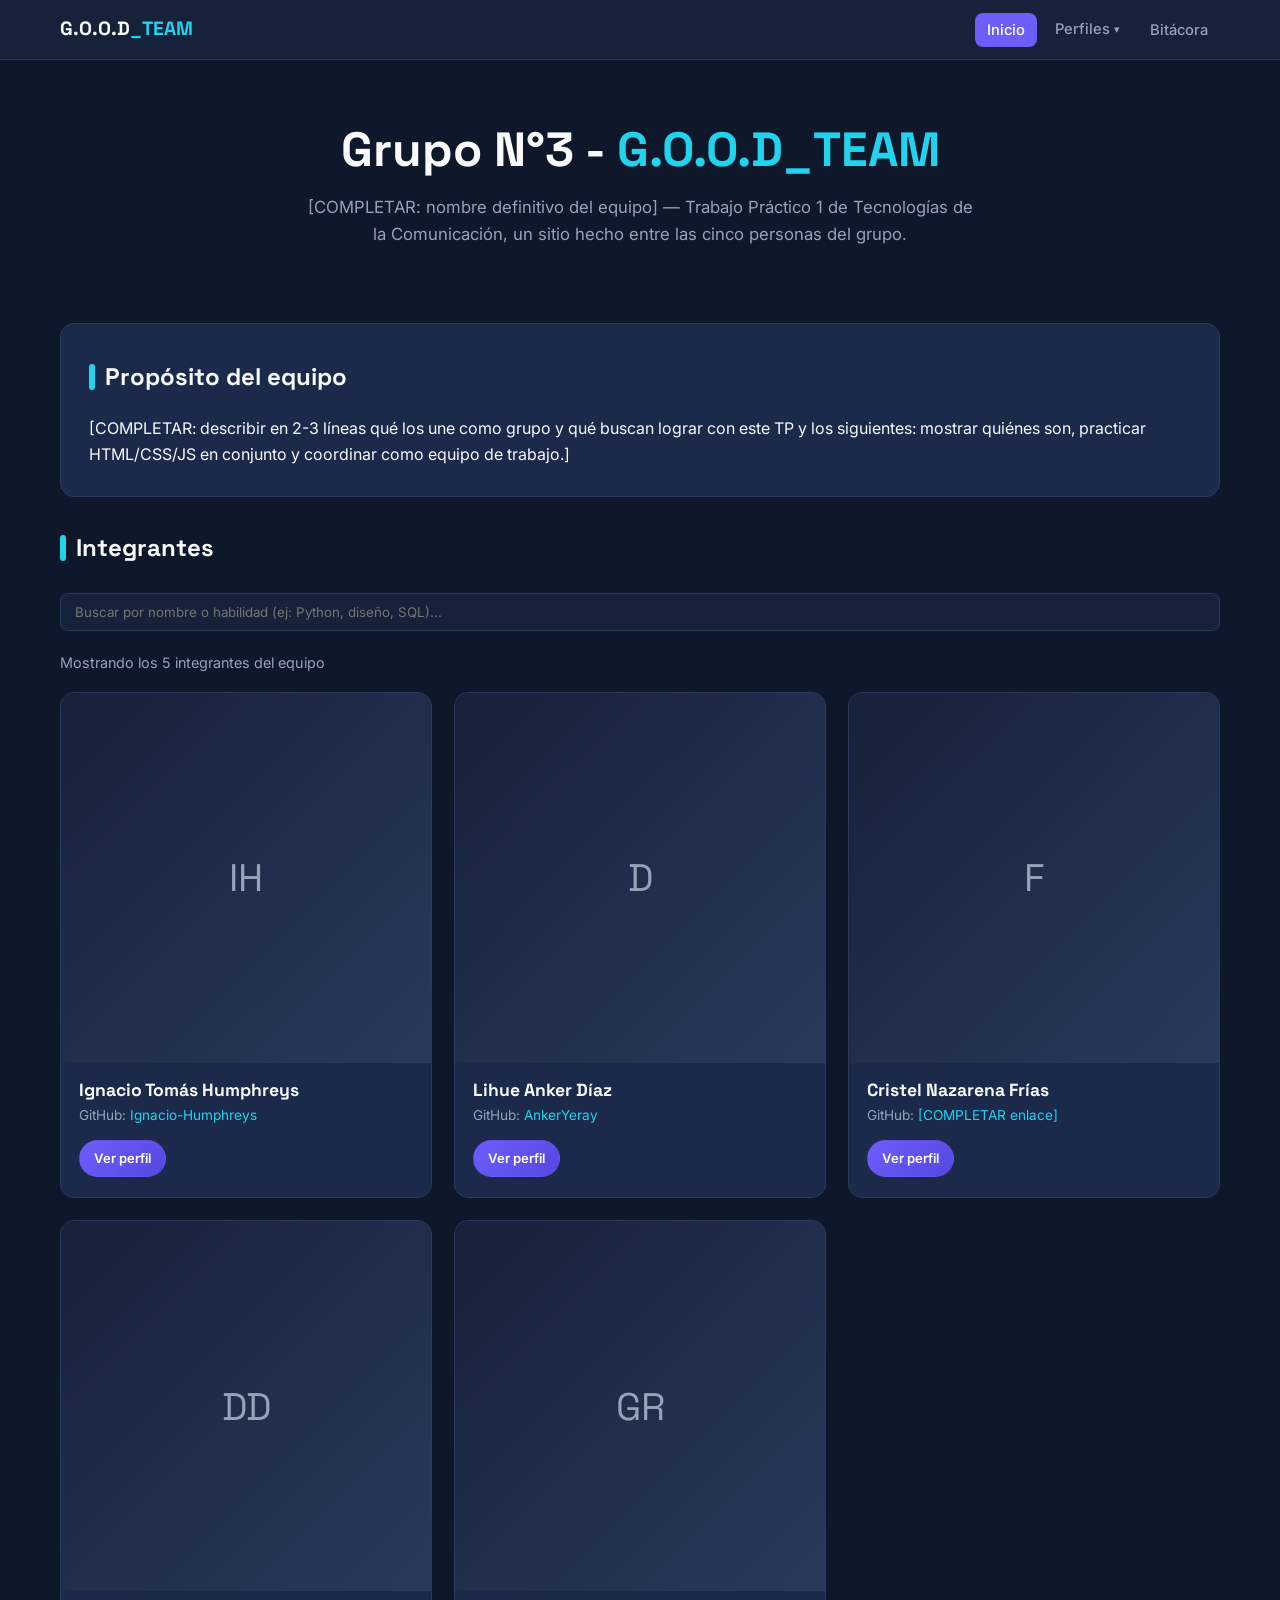
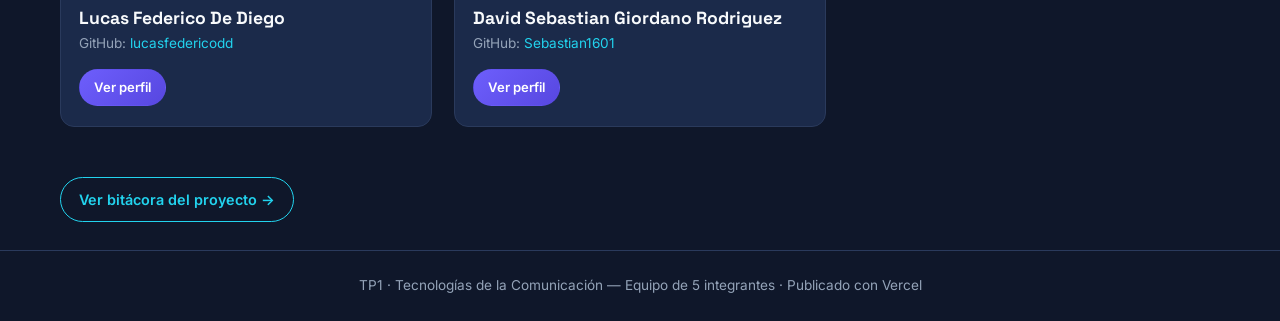
==== index.html @ 442b9c94 "Primer commit" ====
<!DOCTYPE html>
<html lang="es">
<head>
<meta charset="UTF-8">
<meta name="viewport" content="width=device-width, initial-scale=1.0">
<title>Equipo G.O.O.D — Portada</title>
<link rel="preconnect" href="https://fonts.googleapis.com">
<link href="https://fonts.googleapis.com/css2?family=Space+Grotesk:wght@500;700&family=Inter:wght@400;500;600&display=swap" rel="stylesheet">
<link rel="stylesheet" href="css/style.css">
</head>
<body>

<header class="site-header">
  <div class="nav-bar">
    <span class="brand">G.O.O.D<span>_TEAM</span></span>
    <button class="hamburger" aria-label="Abrir menú" aria-expanded="false">&#9776;</button>
    <nav class="main-nav">
      <ul>
        <li><a href="index.html">Inicio</a></li>
        <li class="has-submenu">
          <button class="nav-link submenu-toggle" aria-expanded="false" aria-haspopup="true">
            Perfiles <span class="caret">▾</span>
          </button>
          <ul class="submenu">
            <li><a href="perfil-humphreys.html">Ignacio Humphreys</a></li>
            <li><a href="perfil-diaz.html">Lihue Anker Díaz</a></li>
            <li><a href="perfil-frias.html">Cristel Frías</a></li>
            <li><a href="perfil-de-diego.html">Lucas De Diego</a></li>
            <li><a href="perfil-giordano.html">Sebastian Giordano Rodriguez</a></li>
          </ul>
        </li>
        <li><a href="bitacora.html">Bitácora</a></li>
      </ul>
    </nav>
  </div>
</header>

<main class="container">

  <section class="hero">
    <h1>Grupo N°3 -<span> G.O.O.D_TEAM</span></h1>
    <p class="lead">[COMPLETAR: nombre definitivo del equipo] — Trabajo Práctico 1 de Tecnologías de la Comunicación, un sitio hecho entre las cinco personas del grupo.</p>
  </section>

  <section class="purpose-box">
    <h2 class="section-title">Propósito del equipo</h2>
    <p>[COMPLETAR: describir en 2-3 líneas qué los une como grupo y qué buscan lograr con este TP y los siguientes: mostrar quiénes son, practicar HTML/CSS/JS en conjunto y coordinar como equipo de trabajo.]</p>
  </section>

  <section>
    <h2 class="section-title">Integrantes</h2>

    <div class="log-filter">
      <input
        type="text"
        id="buscador-equipo"
        placeholder="Buscar por nombre o habilidad (ej: Python, diseño, SQL)..."
        oninput="filtrarIntegrantes()"
      >
    </div>
    <p id="contador-resultados" style="color:var(--text-muted); margin-bottom:18px; font-size:0.9rem;">
      Mostrando los 5 integrantes del equipo
    </p>

    <div class="team-grid">

      <article class="member-card" data-search="humphreys ignacio tomás python bigquery power bi automatización">
        <div class="avatar">IH</div>
        <div class="info">
          <h3>Ignacio Tomás Humphreys</h3>
          <p class="role">GitHub: <a href="https://github.com/Ignacio-Humphreys" target="_blank" rel="noopener">Ignacio-Humphreys</a></p>
          <div class="card-actions">
            <a class="btn btn-primary" href="perfil-humphreys.html">Ver perfil</a>
          </div>
        </div>
      </article>

      <article class="member-card" data-search="díaz diaz [completar habilidades]">
        <div class="avatar">D</div>
        <div class="info">
          <h3>Lihue Anker Díaz</h3>
          <p class="role">GitHub: <a href="https://github.com/AnkerYeray" target="_blank" rel="noopener">AnkerYeray</a></p>
          <div class="card-actions">
            <a class="btn btn-primary" href="perfil-diaz.html">Ver perfil</a>
          </div>
        </div>
      </article>

      <article class="member-card" data-search="frías frias [completar habilidades]">
        <div class="avatar">F</div>
        <div class="info">
          <h3>Cristel Nazarena Frías</h3>
          <p class="role">GitHub: <a href="#" target="_blank" rel="noopener">[COMPLETAR enlace]</a></p>
          <div class="card-actions">
            <a class="btn btn-primary" href="perfil-frias.html">Ver perfil</a>
          </div>
        </div>
      </article>

      <article class="member-card" data-search="de diego [completar habilidades]">
        <div class="avatar">DD</div>
        <div class="info">
          <h3>Lucas Federico De Diego</h3>
          <p class="role">GitHub: <a href="https://github.com/lucasfedericodd" target="_blank" rel="noopener">lucasfedericodd</a></p>
          <div class="card-actions">
            <a class="btn btn-primary" href="perfil-de-diego.html">Ver perfil</a>
          </div>
        </div>
      </article>

      <article class="member-card" data-search="giordano rodríguez rodriguez [completar habilidades]">
        <div class="avatar">GR</div>
        <div class="info">
          <h3>David Sebastian Giordano Rodriguez</h3>
          <p class="role">GitHub: <a href="https://github.com/Sebastian1601" target="_blank" rel="noopener">Sebastian1601</a></p>
          <div class="card-actions">
            <a class="btn btn-primary" href="perfil-giordano.html">Ver perfil</a>
          </div>
        </div>
      </article>

    </div>
  </section>

  <div class="page-actions">
    <a class="btn btn-outline" href="bitacora.html">Ver bitácora del proyecto →</a>
  </div>

</main>

<footer class="site-footer">
  <div class="container">
    TP1 · Tecnologías de la Comunicación — Equipo de 5 integrantes · Publicado con Vercel
  </div>
</footer>

<script src="js/main.js"></script>
</body>
</html>
---- css/style.css ----
/* =========================================================
   TP1 Frontend — Equipo
   Paleta: #0f172a (fondo oscuro), #6d5efc (violeta), #22d3ee (cian),
           #f8fafc (texto claro), #94a3b8 (texto secundario)
   Tipografías: 'Space Grotesk' (títulos), 'Inter' (texto)
   ========================================================= */

:root {
  --bg: #0f172a;
  --bg-soft: #16213a;
  --card: #1b2a4a;
  --primary: #6d5efc;
  --primary-dark: #5747e0;
  --accent: #22d3ee;
  --text: #f8fafc;
  --text-muted: #94a3b8;
  --border: #2a3a5c;
  --radius: 14px;
  --max-width: 1200px;
  --font-title: 'Space Grotesk', sans-serif;
  --font-body: 'Inter', sans-serif;
}

* { box-sizing: border-box; margin: 0; padding: 0; }

html { scroll-behavior: smooth; }

body {
  background: var(--bg);
  color: var(--text);
  font-family: var(--font-body);
  line-height: 1.6;
  min-height: 100vh;
  display: flex;
  flex-direction: column;
}

img { max-width: 100%; display: block; }

a { color: var(--accent); text-decoration: none; }
a:hover { text-decoration: underline; }

h1, h2, h3, h4 { font-family: var(--font-title); line-height: 1.25; }

.container {
  width: 100%;
  max-width: var(--max-width);
  margin: 0 auto;
  padding: 0 20px;
}

/* ---------- Header / navegación ---------- */
header.site-header {
  background: var(--bg-soft);
  border-bottom: 1px solid var(--border);
  position: sticky;
  top: 0;
  z-index: 50;
}

.nav-bar {
  display: flex;
  align-items: center;
  justify-content: space-between;
  padding: 14px 20px;
  max-width: var(--max-width);
  margin: 0 auto;
}

.nav-bar .brand {
  font-family: var(--font-title);
  font-weight: 700;
  font-size: 1.2rem;
  color: var(--text);
}

.nav-bar .brand span { color: var(--accent); }

nav.main-nav ul {
  list-style: none;
  display: flex;
  align-items: center;
  gap: 6px;
  flex-wrap: wrap;
}

nav.main-nav a,
nav.main-nav button.nav-link {
  color: var(--text-muted);
  font-weight: 500;
  font-size: 0.92rem;
  line-height: 1;
  box-sizing: border-box;
  appearance: none;
  -webkit-appearance: none;
  padding: 8px 12px;
  border-radius: 8px;
  transition: background 0.2s, color 0.2s;
  background: none;
  border: none;
  cursor: pointer;
  font-family: var(--font-body);
}

nav.main-nav a:hover,
nav.main-nav button.nav-link:hover {
  background: rgba(109, 94, 252, 0.15);
  color: var(--text);
  text-decoration: none;
}

nav.main-nav a.active {
  background: var(--primary);
  color: #fff;
}

/* ---------- Submenú "Perfiles" (dropdown) ---------- */
li.has-submenu {
  position: relative;
}

.submenu-toggle {
  display: inline-flex;
  align-items: center;
  gap: 4px;
}

.submenu-toggle .caret {
  font-size: 0.7rem;
  transition: transform 0.2s;
}

li.has-submenu.open .submenu-toggle .caret,
li.has-submenu:hover .submenu-toggle .caret {
  transform: rotate(180deg);
}

ul.submenu {
  list-style: none;
  position: absolute;
  top: 100%;
  left: 0;
  background: var(--bg-soft);
  border: 1px solid var(--border);
  border-radius: 10px;
  min-width: 230px;
  padding: 8px;
  box-shadow: 0 14px 30px rgba(0, 0, 0, 0.4);
  opacity: 0;
  visibility: hidden;
  transform: translateY(6px);
  transition: opacity 0.18s, transform 0.18s, visibility 0.18s;
  z-index: 60;
}

/* Desktop: se abre al pasar el mouse por encima */
li.has-submenu:hover ul.submenu,
li.has-submenu.open ul.submenu {
  opacity: 1;
  visibility: visible;
  transform: translateY(0);
}

ul.submenu li { width: 100%; }

ul.submenu a {
  display: block;
  padding: 9px 12px;
  border-radius: 7px;
  font-size: 0.9rem;
  white-space: nowrap;
}

ul.submenu a:hover {
  background: rgba(109, 94, 252, 0.18);
  color: var(--text);
  text-decoration: none;
}

.hamburger {
  display: none;
  background: none;
  border: 1px solid var(--border);
  border-radius: 8px;
  color: var(--text);
  font-size: 1.4rem;
  padding: 4px 10px;
  cursor: pointer;
}

/* ---------- Botonera de navegación interna (evita depender del navegador) ---------- */
.page-actions {
  display: flex;
  gap: 12px;
  flex-wrap: wrap;
  margin: 28px 0;
}

.btn {
  display: inline-block;
  font-family: var(--font-body);
  font-weight: 600;
  font-size: 0.9rem;
  padding: 10px 18px;
  border-radius: 999px;
  border: 1px solid var(--border);
  background: var(--card);
  color: var(--text);
  cursor: pointer;
  transition: transform 0.15s, background 0.2s, border-color 0.2s;
}

.btn:hover { transform: translateY(-2px); text-decoration: none; }

.btn-primary {
  background: linear-gradient(135deg, var(--primary), var(--primary-dark));
  border-color: transparent;
  color: #fff;
}

.btn-outline { background: transparent; border-color: var(--accent); color: var(--accent); }

/* ---------- Hero / portada ---------- */
.hero {
  padding: 60px 0 40px;
  text-align: center;
}

.hero h1 {
  font-size: clamp(2rem, 5vw, 3rem);
  margin-bottom: 14px;
}

.hero h1 span { color: var(--accent); }

.hero p.lead {
  color: var(--text-muted);
  max-width: 680px;
  margin: 0 auto;
  font-size: 1.05rem;
}

.purpose-box {
  background: var(--card);
  border: 1px solid var(--border);
  border-radius: var(--radius);
  padding: 28px;
  margin: 36px 0;
}

/* ---------- Grid de integrantes ---------- */
.section-title {
  font-size: 1.5rem;
  margin: 10px 0 24px;
  display: flex;
  align-items: center;
  gap: 10px;
}

.section-title::before {
  content: "";
  width: 6px;
  height: 26px;
  background: var(--accent);
  border-radius: 3px;
}

.team-grid {
  display: grid;
  grid-template-columns: repeat(3, 1fr);
  gap: 22px;
  margin-bottom: 50px;
}

.member-card {
  background: var(--card);
  border: 1px solid var(--border);
  border-radius: var(--radius);
  overflow: hidden;
  transition: transform 0.2s, border-color 0.2s;
  display: flex;
  flex-direction: column;
}

.member-card:hover {
  transform: translateY(-4px);
  border-color: var(--primary);
}

.member-card .avatar {
  aspect-ratio: 1 / 1;
  background: linear-gradient(135deg, var(--bg-soft), var(--border));
  display: flex;
  align-items: center;
  justify-content: center;
  color: var(--text-muted);
  font-size: 2.4rem;
  font-family: var(--font-title);
}

.member-card .info { padding: 16px 18px 20px; flex: 1; display: flex; flex-direction: column; }

.member-card h3 { font-size: 1.1rem; margin-bottom: 4px; }

.member-card .role {
  color: var(--text-muted);
  font-size: 0.85rem;
  margin-bottom: 14px;
}

.member-card .card-actions { margin-top: auto; display: flex; gap: 10px; }

.member-card .btn { padding: 7px 14px; font-size: 0.82rem; }

/* ---------- Página de perfil ---------- */
.profile-header {
  display: flex;
  gap: 30px;
  align-items: center;
  margin: 40px 0;
  flex-wrap: wrap;
}

.profile-avatar {
  width: 170px;
  height: 170px;
  border-radius: 50%;
  background: linear-gradient(135deg, var(--primary), var(--accent));
  display: flex;
  align-items: center;
  justify-content: center;
  font-family: var(--font-title);
  font-size: 3rem;
  color: #fff;
  flex-shrink: 0;
  border: 4px solid var(--card);
}

.profile-meta h1 { font-size: 2rem; margin-bottom: 6px; }
.profile-meta .location { color: var(--text-muted); font-size: 0.95rem; margin-bottom: 14px; }

.chip-list { display: flex; flex-wrap: wrap; gap: 8px; }

.chip {
  background: rgba(109, 94, 252, 0.18);
  color: var(--accent);
  border: 1px solid var(--border);
  padding: 5px 12px;
  border-radius: 999px;
  font-size: 0.82rem;
}

.profile-grid {
  display: grid;
  grid-template-columns: repeat(2, 1fr);
  gap: 20px;
  margin: 30px 0 40px;
}

.info-card {
  background: var(--card);
  border: 1px solid var(--border);
  border-radius: var(--radius);
  padding: 20px;
}

.info-card h2 { font-size: 1.05rem; margin-bottom: 14px; color: var(--accent); }
.info-card ul { list-style: none; }

/* ---------- Enlaces del perfil (GitHub + rol), entre ubicación y habilidades ---------- */
.profile-links {
  display: flex;
  align-items: center;
  gap: 14px;
  flex-wrap: wrap;
  font-size: 0.9rem;
  color: var(--text-muted);
  margin-bottom: 16px;
}

.profile-links a { font-weight: 600; }

.profile-links .role-tag {
  background: rgba(34, 211, 238, 0.12);
  border: 1px solid var(--border);
  color: var(--text);
  padding: 4px 12px;
  border-radius: 999px;
  font-size: 0.82rem;
}

/* ---------- Películas / Discos con portada ---------- */
.media-list {
  display: flex;
  flex-direction: column;
  gap: 14px;
}

.media-item {
  display: flex;
  align-items: center;
  gap: 12px;
}

.media-cover {
  width: 54px;
  height: 54px;
  flex-shrink: 0;
  border-radius: 8px;
  background-color: var(--bg-soft);
  background-size: cover;
  background-position: center;
  border: 1px solid var(--border);
}

.media-item .media-title {
  font-size: 0.95rem;
  color: var(--text);
}

/* Disco: nombre del álbum destacado en acento, artista más chico y apagado debajo */
.media-item .album-name {
  display: block;
  font-size: 0.95rem;
  font-weight: 600;
  color: var(--accent);
  line-height: 1.3;
}

.media-item .artist-name {
  display: block;
  font-size: 0.8rem;
  color: var(--text-muted);
  margin-top: 2px;
}

/* ---------- Sección "Sobre mí" (personalización de cada perfil) ---------- */
.about-section {
  background: var(--card);
  border: 1px solid var(--border);
  border-radius: var(--radius);
  padding: 26px;
  margin-bottom: 40px;
}

.about-grid {
  display: grid;
  grid-template-columns: repeat(3, 1fr);
  gap: 24px;
  margin-top: 18px;
}

.about-grid h3 {
  font-size: 0.95rem;
  color: var(--accent);
  margin-bottom: 10px;
}

.about-grid p {
  font-size: 0.92rem;
  color: var(--text-muted);
}

.hobby-list .chip { background: rgba(34, 211, 238, 0.12); color: var(--text); }

/* Dato random: interacción dinámica de cada perfil (se revela con un clic) */
.fun-fact-box { grid-column: 1 / -1; margin-top: 4px; }

.fun-fact-text {
  margin-top: 12px;
  font-size: 0.92rem;
  color: var(--text-muted);
  border-left: 3px solid var(--primary);
  padding-left: 12px;
  display: none;
}

.fun-fact-text.visible { display: block; }

/* ---------- Bitácora ---------- */
.log-entry {
  background: var(--card);
  border: 1px solid var(--border);
  border-left: 4px solid var(--primary);
  border-radius: var(--radius);
  padding: 20px 22px;
  margin-bottom: 20px;
}

.log-entry .log-date {
  color: var(--accent);
  font-size: 0.85rem;
  font-weight: 600;
  margin-bottom: 6px;
  display: block;
}

.log-entry h3 { margin-bottom: 8px; }
.log-entry ul { margin-left: 20px; margin-top: 8px; color: var(--text-muted); }

/* ---------- Buscador de bitácora (JS dinámico) ---------- */
.log-filter {
  margin: 30px 0 20px;
  display: flex;
  gap: 10px;
  flex-wrap: wrap;
}

.log-filter input {
  flex: 1;
  min-width: 220px;
  padding: 10px 14px;
  border-radius: 8px;
  border: 1px solid var(--border);
  background: var(--bg-soft);
  color: var(--text);
  font-family: var(--font-body);
}

/* ---------- Footer ---------- */
footer.site-footer {
  margin-top: auto;
  border-top: 1px solid var(--border);
  padding: 24px 0;
  text-align: center;
  color: var(--text-muted);
  font-size: 0.85rem;
}

/* =========================================================
   BREAKPOINTS OBLIGATORIOS: 400px / 900px / 1200px
   ========================================================= */

/* < 900px: tablet — 2 columnas */
@media (max-width: 900px) {
  .team-grid { grid-template-columns: repeat(2, 1fr); }
  .about-grid { grid-template-columns: 1fr 1fr; }
  .fun-fact-box { grid-column: 1 / -1; }
  nav.main-nav ul {
    display: none;
    flex-direction: column;
    width: 100%;
    background: var(--bg-soft);
    position: absolute;
    top: 100%;
    left: 0;
    padding: 10px 20px 16px;
    border-bottom: 1px solid var(--border);
  }
  nav.main-nav ul.open { display: flex; }
  .hamburger { display: block; }
  .nav-bar { position: relative; }

  /* Dentro del menú colapsado, el submenú se muestra en línea (acordeón), no flotante */
  ul.submenu {
    position: static;
    display: none;
    opacity: 1;
    visibility: visible;
    transform: none;
    box-shadow: none;
    border: none;
    background: rgba(0, 0, 0, 0.15);
    margin-top: 4px;
    min-width: 0;
  }

  li.has-submenu.open ul.submenu { display: flex; flex-direction: column; }
  li.has-submenu:hover ul.submenu { display: none; } /* anula el hover en touch */
  li.has-submenu.open:hover ul.submenu { display: flex; }
}

/* < 400px: mobile — 1 columna, todo apilado */
@media (max-width: 400px) {
  .team-grid { grid-template-columns: 1fr; }
  .profile-grid { grid-template-columns: 1fr; }
  .about-grid { grid-template-columns: 1fr; }
  .profile-header { flex-direction: column; text-align: center; }
  .profile-links { justify-content: center; }
  .profile-avatar { width: 130px; height: 130px; font-size: 2.2rem; }
  .hero { padding: 36px 0 24px; }
  .page-actions { justify-content: center; }
  .nav-bar .brand { font-size: 1rem; }
}
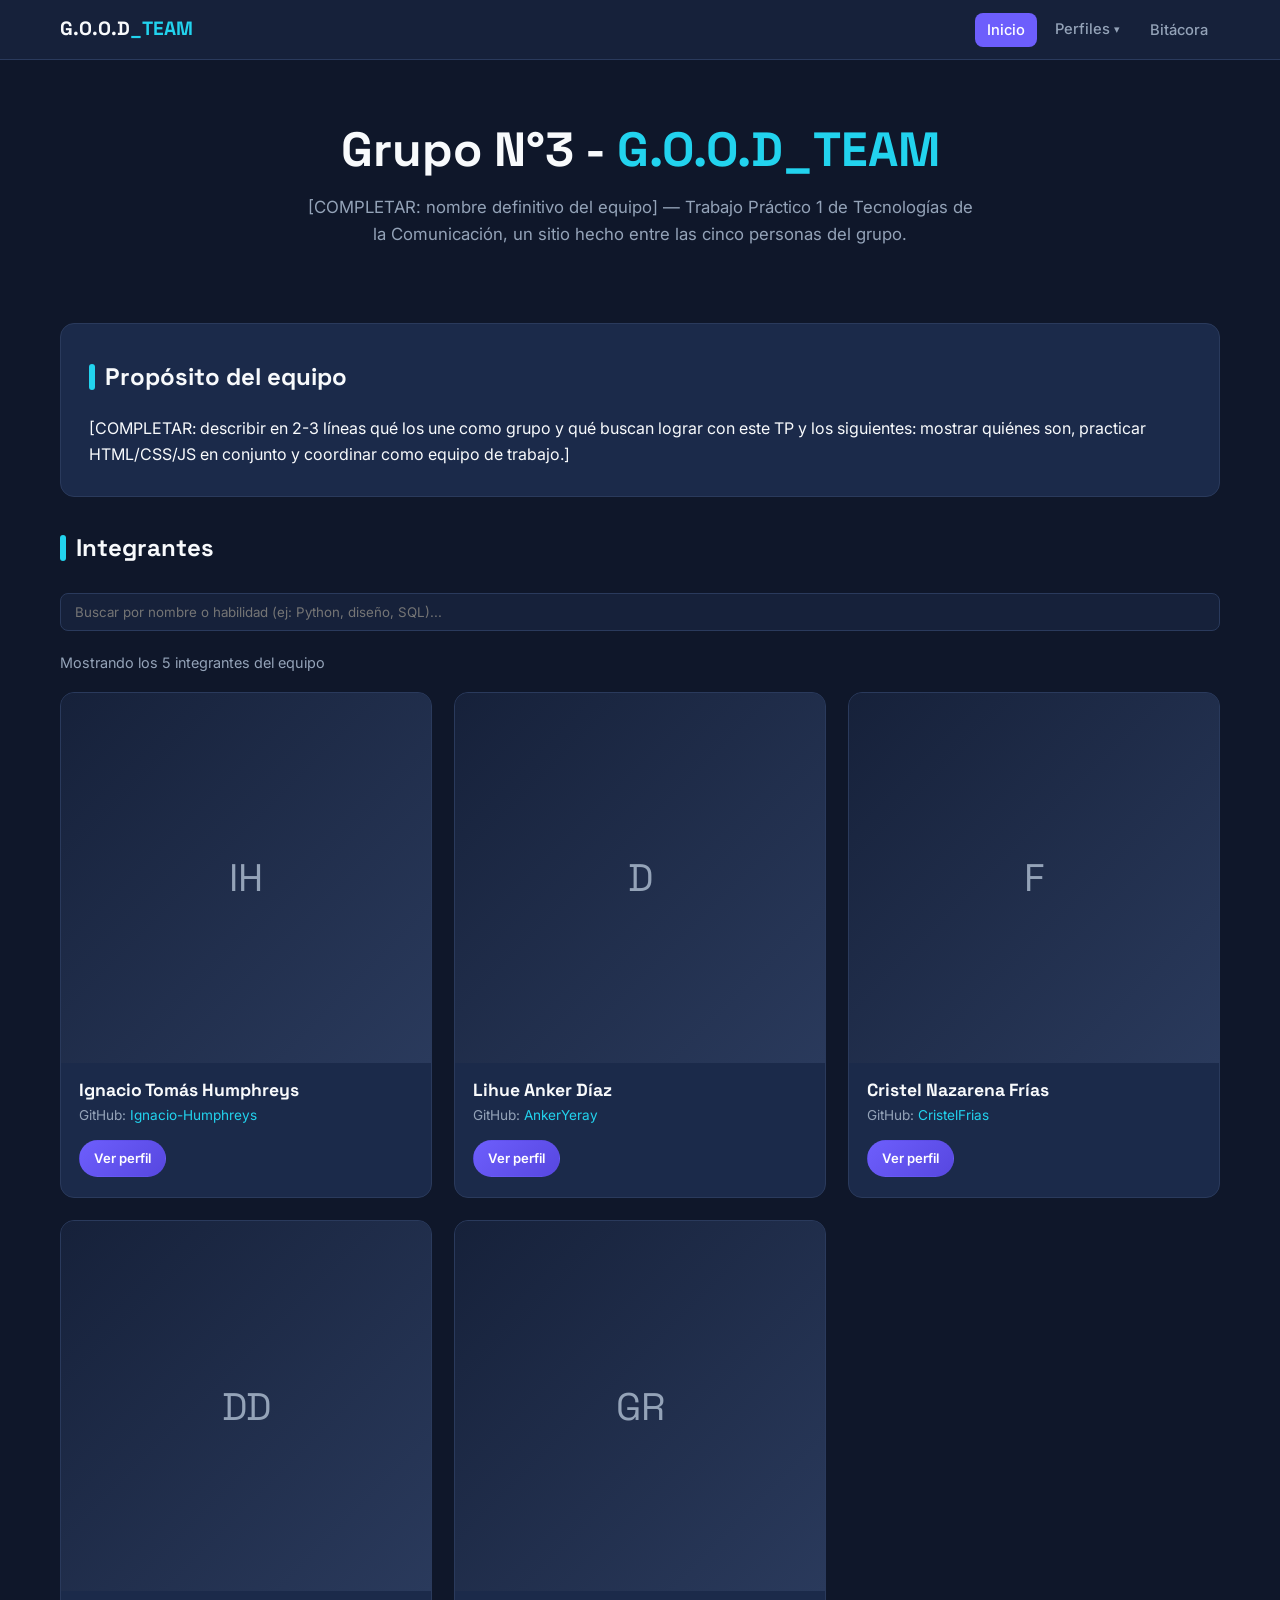
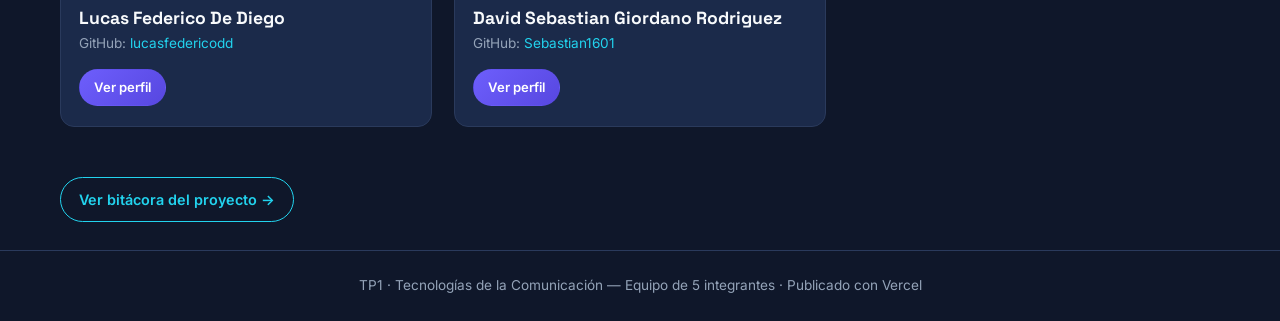
==== commit 8d4ef936: "Actualizados links" ====
--- a/index.html
+++ b/index.html
@@ -90,7 +90,7 @@
         <div class="avatar">F</div>
         <div class="info">
           <h3>Cristel Nazarena Frías</h3>
-          <p class="role">GitHub: <a href="#" target="_blank" rel="noopener">[COMPLETAR enlace]</a></p>
+          <p class="role">GitHub: <a href="https://github.com/CristelFrias" target="_blank" rel="noopener">CristelFrias</a></p>
           <div class="card-actions">
             <a class="btn btn-primary" href="perfil-frias.html">Ver perfil</a>
           </div>
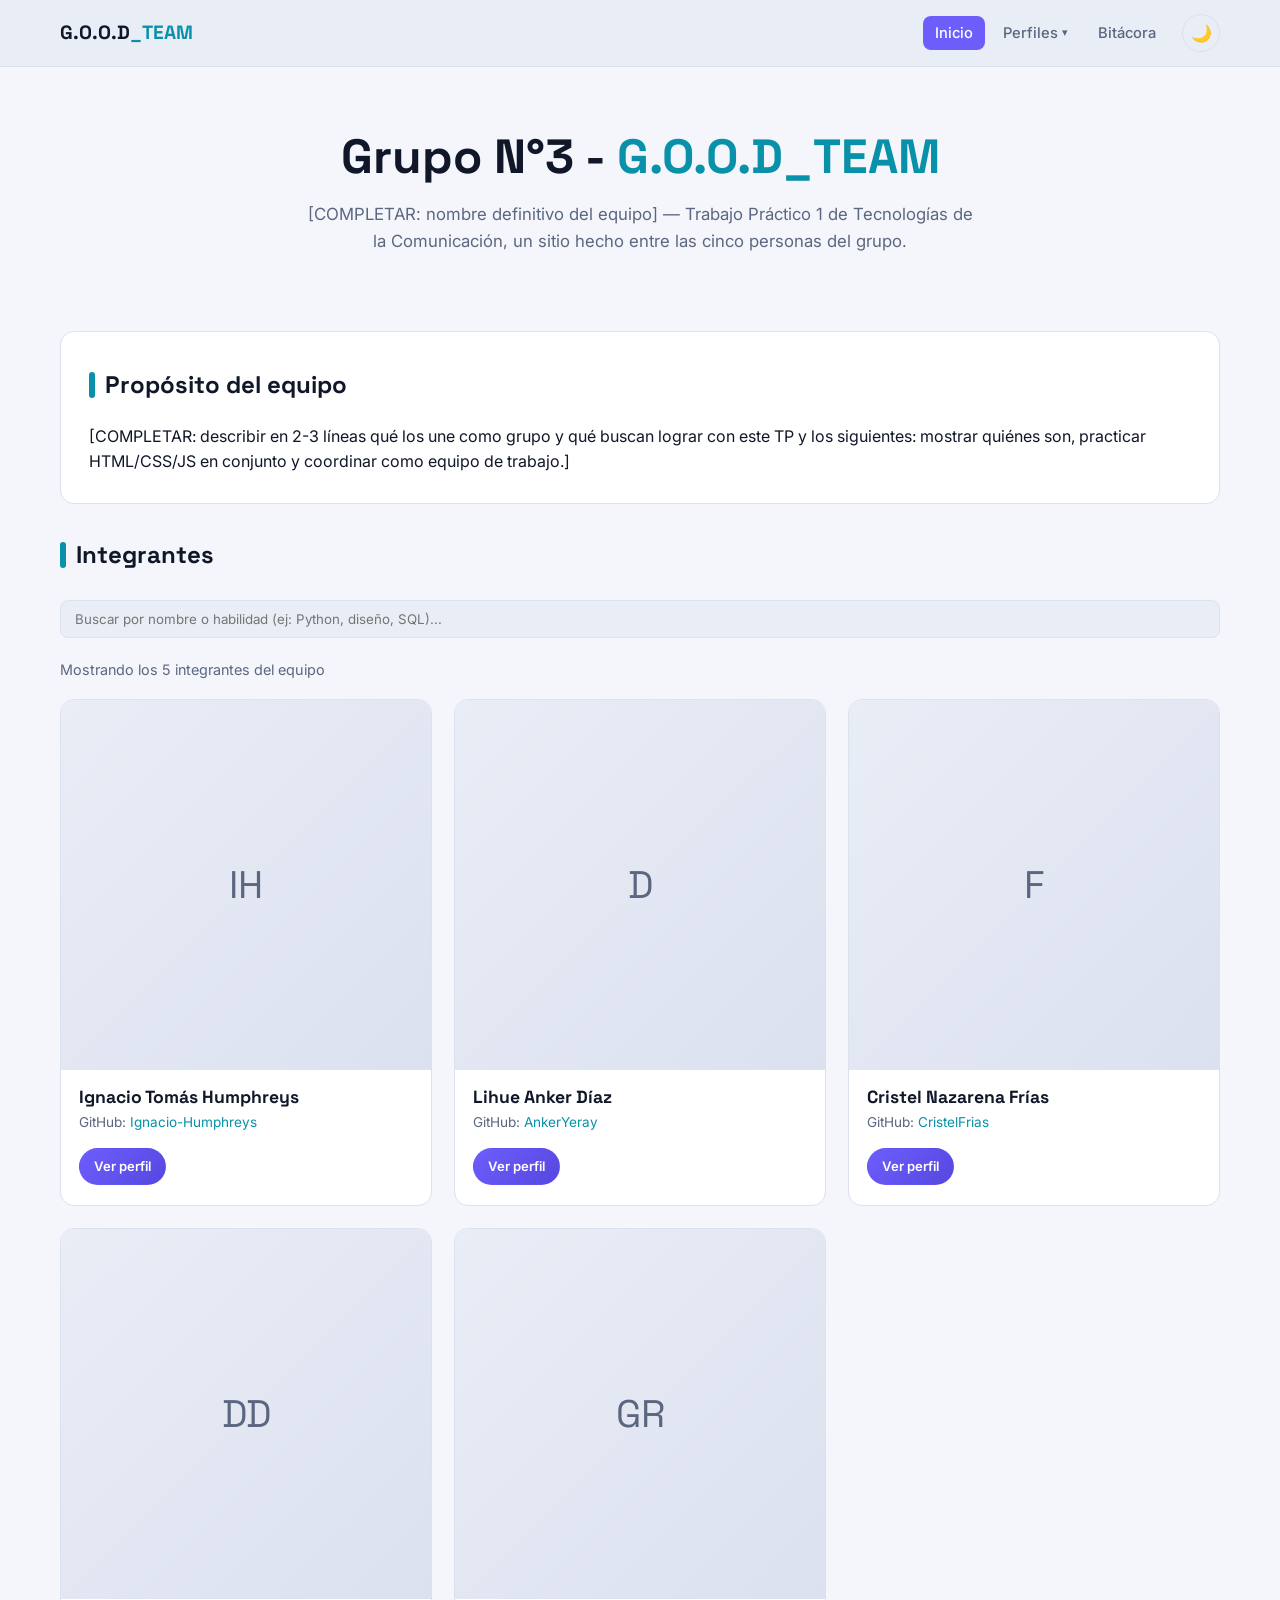
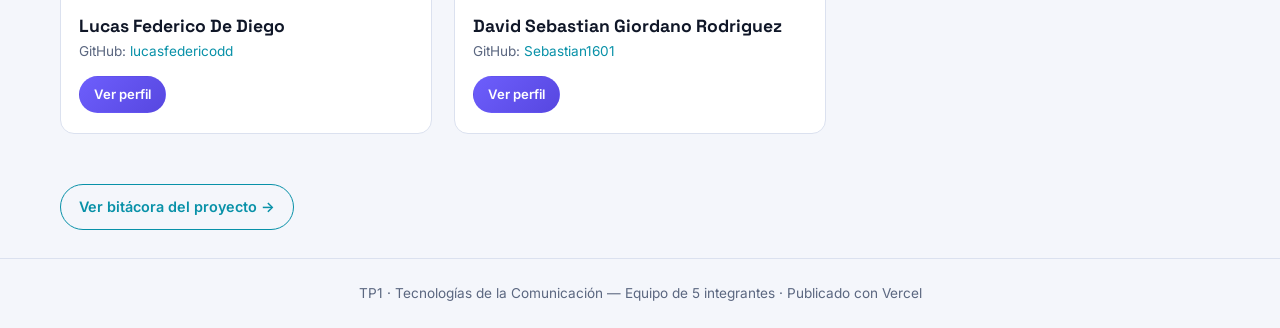
==== commit 722cf22b: "Agregado modo oscuro" ====
--- a/index.html
+++ b/index.html
@@ -1,6 +1,14 @@
 <!DOCTYPE html>
 <html lang="es">
 <head>
+<script>
+(function () {
+  var t = localStorage.getItem('theme');
+  if (t === 'dark' || (!t && window.matchMedia('(prefers-color-scheme: dark)').matches)) {
+    document.documentElement.setAttribute('data-theme', 'dark');
+  }
+})();
+</script>
 <meta charset="UTF-8">
 <meta name="viewport" content="width=device-width, initial-scale=1.0">
 <title>Equipo G.O.O.D — Portada</title>
@@ -13,8 +21,8 @@
 <header class="site-header">
   <div class="nav-bar">
     <span class="brand">G.O.O.D<span>_TEAM</span></span>
-    <button class="hamburger" aria-label="Abrir menú" aria-expanded="false">&#9776;</button>
-    <nav class="main-nav">
+    <div class="nav-right">
+      <nav class="main-nav">
       <ul>
         <li><a href="index.html">Inicio</a></li>
         <li class="has-submenu">
@@ -31,7 +39,9 @@
         </li>
         <li><a href="bitacora.html">Bitácora</a></li>
       </ul>
-    </nav>
+    </nav><button class="theme-toggle" aria-label="Cambiar a modo oscuro">🌙</button>
+      <button class="hamburger" aria-label="Abrir menú" aria-expanded="false">&#9776;</button>
+    </div>
   </div>
 </header>
 
--- a/css/style.css
+++ b/css/style.css
@@ -1,11 +1,29 @@
 /* =========================================================
    TP1 Frontend — Equipo
-   Paleta: #0f172a (fondo oscuro), #6d5efc (violeta), #22d3ee (cian),
-           #f8fafc (texto claro), #94a3b8 (texto secundario)
+   Tema claro (por defecto) y tema oscuro vía [data-theme="dark"]
+   Violeta: #6d5efc | Cian/acento: #22d3ee (oscuro) / #0891a8 (claro)
    Tipografías: 'Space Grotesk' (títulos), 'Inter' (texto)
    ========================================================= */
 
 :root {
+  --bg: #f4f6fb;
+  --bg-soft: #e9edf6;
+  --card: #ffffff;
+  --primary: #6d5efc;
+  --primary-dark: #5747e0;
+  --accent: #0891a8;
+  --text: #101728;
+  --text-muted: #5b6780;
+  --border: #dbe1ef;
+  --radius: 14px;
+  --max-width: 1200px;
+  --font-title: 'Space Grotesk', sans-serif;
+  --font-body: 'Inter', sans-serif;
+  --shadow-color: rgba(15, 23, 42, 0.12);
+  color-scheme: light;
+}
+
+[data-theme="dark"] {
   --bg: #0f172a;
   --bg-soft: #16213a;
   --card: #1b2a4a;
@@ -15,11 +33,13 @@
   --text: #f8fafc;
   --text-muted: #94a3b8;
   --border: #2a3a5c;
-  --radius: 14px;
-  --max-width: 1200px;
-  --font-title: 'Space Grotesk', sans-serif;
-  --font-body: 'Inter', sans-serif;
-}
+  --shadow-color: rgba(0, 0, 0, 0.4);
+  color-scheme: dark;
+}
+
+body { transition: background-color 0.25s, color 0.25s; }
+.site-header, .card, .info-card, .member-card, .about-section,
+.log-entry, ul.submenu { transition: background-color 0.25s, border-color 0.25s; }
 
 * { box-sizing: border-box; margin: 0; padding: 0; }
 
@@ -145,7 +165,7 @@
   border-radius: 10px;
   min-width: 230px;
   padding: 8px;
-  box-shadow: 0 14px 30px rgba(0, 0, 0, 0.4);
+  box-shadow: 0 14px 30px var(--shadow-color);
   opacity: 0;
   visibility: hidden;
   transform: translateY(6px);
@@ -186,6 +206,34 @@
   font-size: 1.4rem;
   padding: 4px 10px;
   cursor: pointer;
+}
+
+/* ---------- Toggle de modo claro/oscuro ---------- */
+.theme-toggle {
+  display: inline-flex;
+  align-items: center;
+  justify-content: center;
+  width: 38px;
+  height: 38px;
+  border-radius: 50%;
+  border: 1px solid var(--border);
+  background: var(--bg-soft);
+  color: var(--text);
+  font-size: 1.05rem;
+  cursor: pointer;
+  transition: background 0.2s, border-color 0.2s, transform 0.2s;
+  flex-shrink: 0;
+}
+
+.theme-toggle:hover {
+  border-color: var(--primary);
+  transform: rotate(15deg);
+}
+
+.nav-bar .nav-right {
+  display: flex;
+  align-items: center;
+  gap: 14px;
 }
 
 /* ---------- Botonera de navegación interna (evita depender del navegador) ---------- */
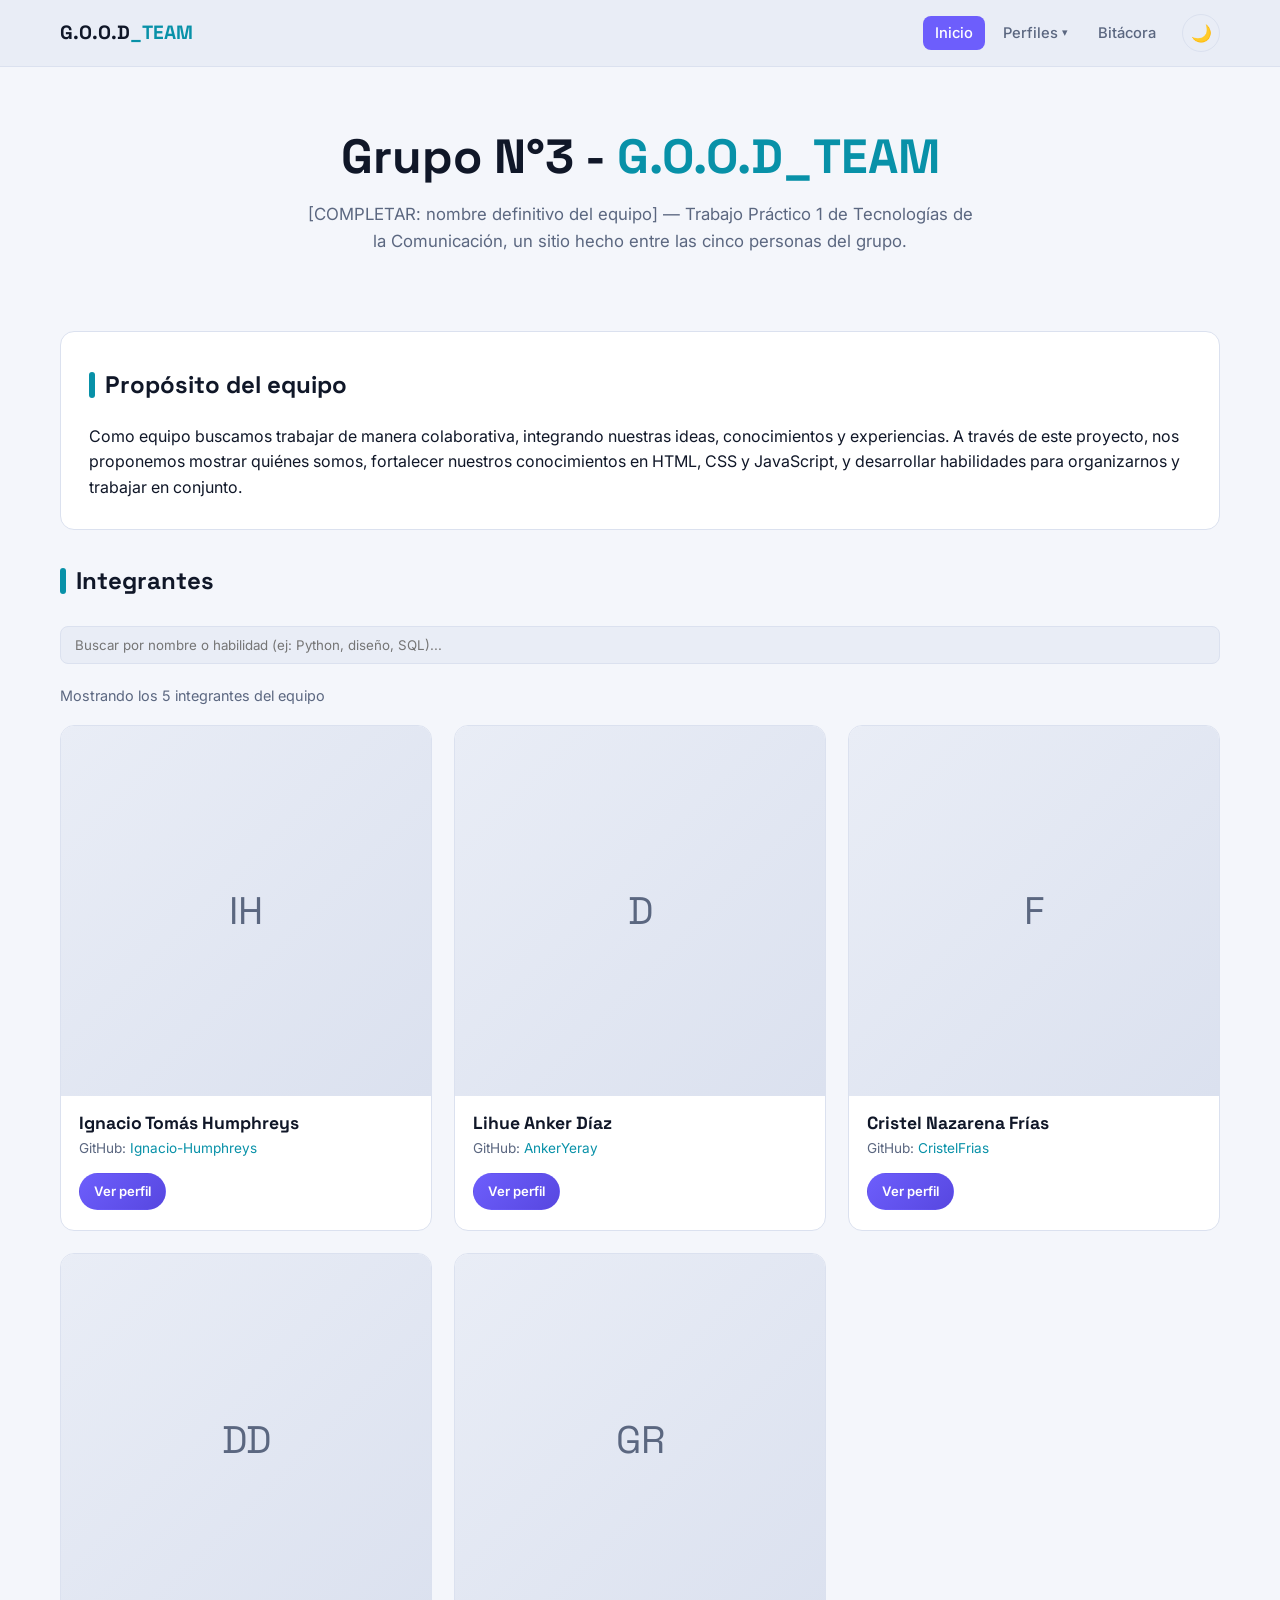
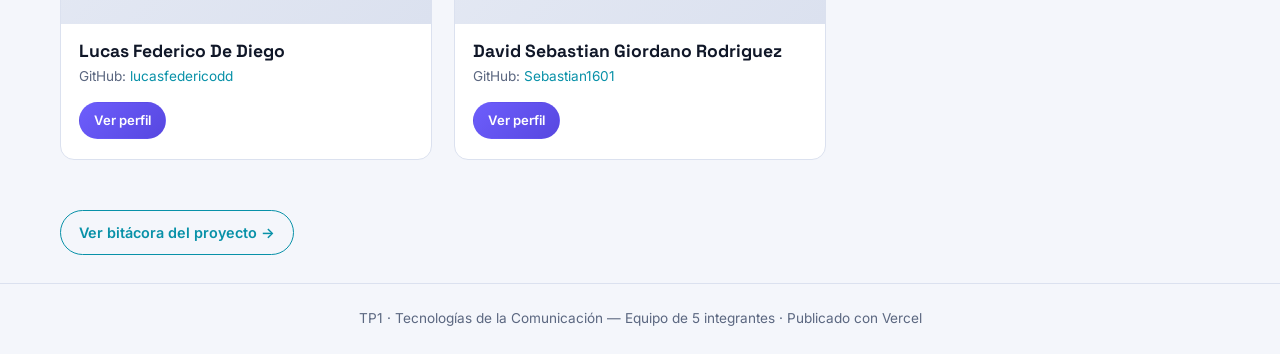
==== commit 9f28eb27: "Agrega proposito del equipo" ====
--- a/index.html
+++ b/index.html
@@ -54,7 +54,11 @@
 
   <section class="purpose-box">
     <h2 class="section-title">Propósito del equipo</h2>
-    <p>[COMPLETAR: describir en 2-3 líneas qué los une como grupo y qué buscan lograr con este TP y los siguientes: mostrar quiénes son, practicar HTML/CSS/JS en conjunto y coordinar como equipo de trabajo.]</p>
+    <p>
+      Como equipo buscamos trabajar de manera colaborativa, integrando nuestras ideas, conocimientos y experiencias.
+      A través de este proyecto, nos proponemos mostrar quiénes somos, fortalecer nuestros conocimientos en HTML, CSS y
+      JavaScript, y desarrollar habilidades para organizarnos y trabajar en conjunto.
+    </p>
   </section>
 
   <section>
@@ -146,4 +150,4 @@
 
 <script src="js/main.js"></script>
 </body>
-</html>
+</html>
--- a/css/style.css
+++ b/css/style.css
@@ -382,6 +382,15 @@
   color: #fff;
   flex-shrink: 0;
   border: 4px solid var(--card);
+  overflow: hidden;
+}
+
+.profile-avatar img {
+  width: 100%;
+  height: 100%;
+  object-fit: cover;
+  object-position: center;
+  display: block;
 }
 
 .profile-meta h1 { font-size: 2rem; margin-bottom: 6px; }
@@ -630,3 +639,47 @@
   .page-actions { justify-content: center; }
   .nav-bar .brand { font-size: 1rem; }
 }
+
+/* =========================================================
+   PERFIL PERSONALIZADO — Ignacio Humphreys
+   ========================================================= */
+
+body.perfil-ignacio {
+  --accent: #16a34a; /* highlights en verde en modo claro */
+}
+
+html[data-theme="dark"] body.perfil-ignacio {
+  --bg: #0a0a0a;
+  --bg-soft: #131313;
+  --card: #161616;
+  --primary: #dc2626;
+  --primary-dark: #991b1b;
+  --accent: #ef4444;
+  --text: #f5f5f5;
+  --text-muted: #a3a3a3;
+  --border: #2c2c2c;
+  --shadow-color: rgba(0, 0, 0, 0.65);
+}
+
+body.perfil-ignacio .btn,
+body.perfil-ignacio .chip,
+body.perfil-ignacio .role-tag,
+body.perfil-ignacio .info-card,
+body.perfil-ignacio .about-section,
+body.perfil-ignacio .media-cover {
+  border-radius: 0;
+  clip-path: polygon(10px 0, 100% 0, 100% calc(100% - 10px), calc(100% - 10px) 100%, 0 100%, 0 10px);
+}
+
+body.perfil-ignacio .profile-avatar {
+  border-radius: 0;
+  clip-path: polygon(18px 0, 100% 0, 100% calc(100% - 18px), calc(100% - 18px) 100%, 0 100%, 0 18px);
+}
+
+body.perfil-ignacio .fun-fact-text {
+  border-left-color: var(--primary);
+}
+
+body.perfil-ignacio nav.main-nav a.active {
+  background: var(--primary);
+}
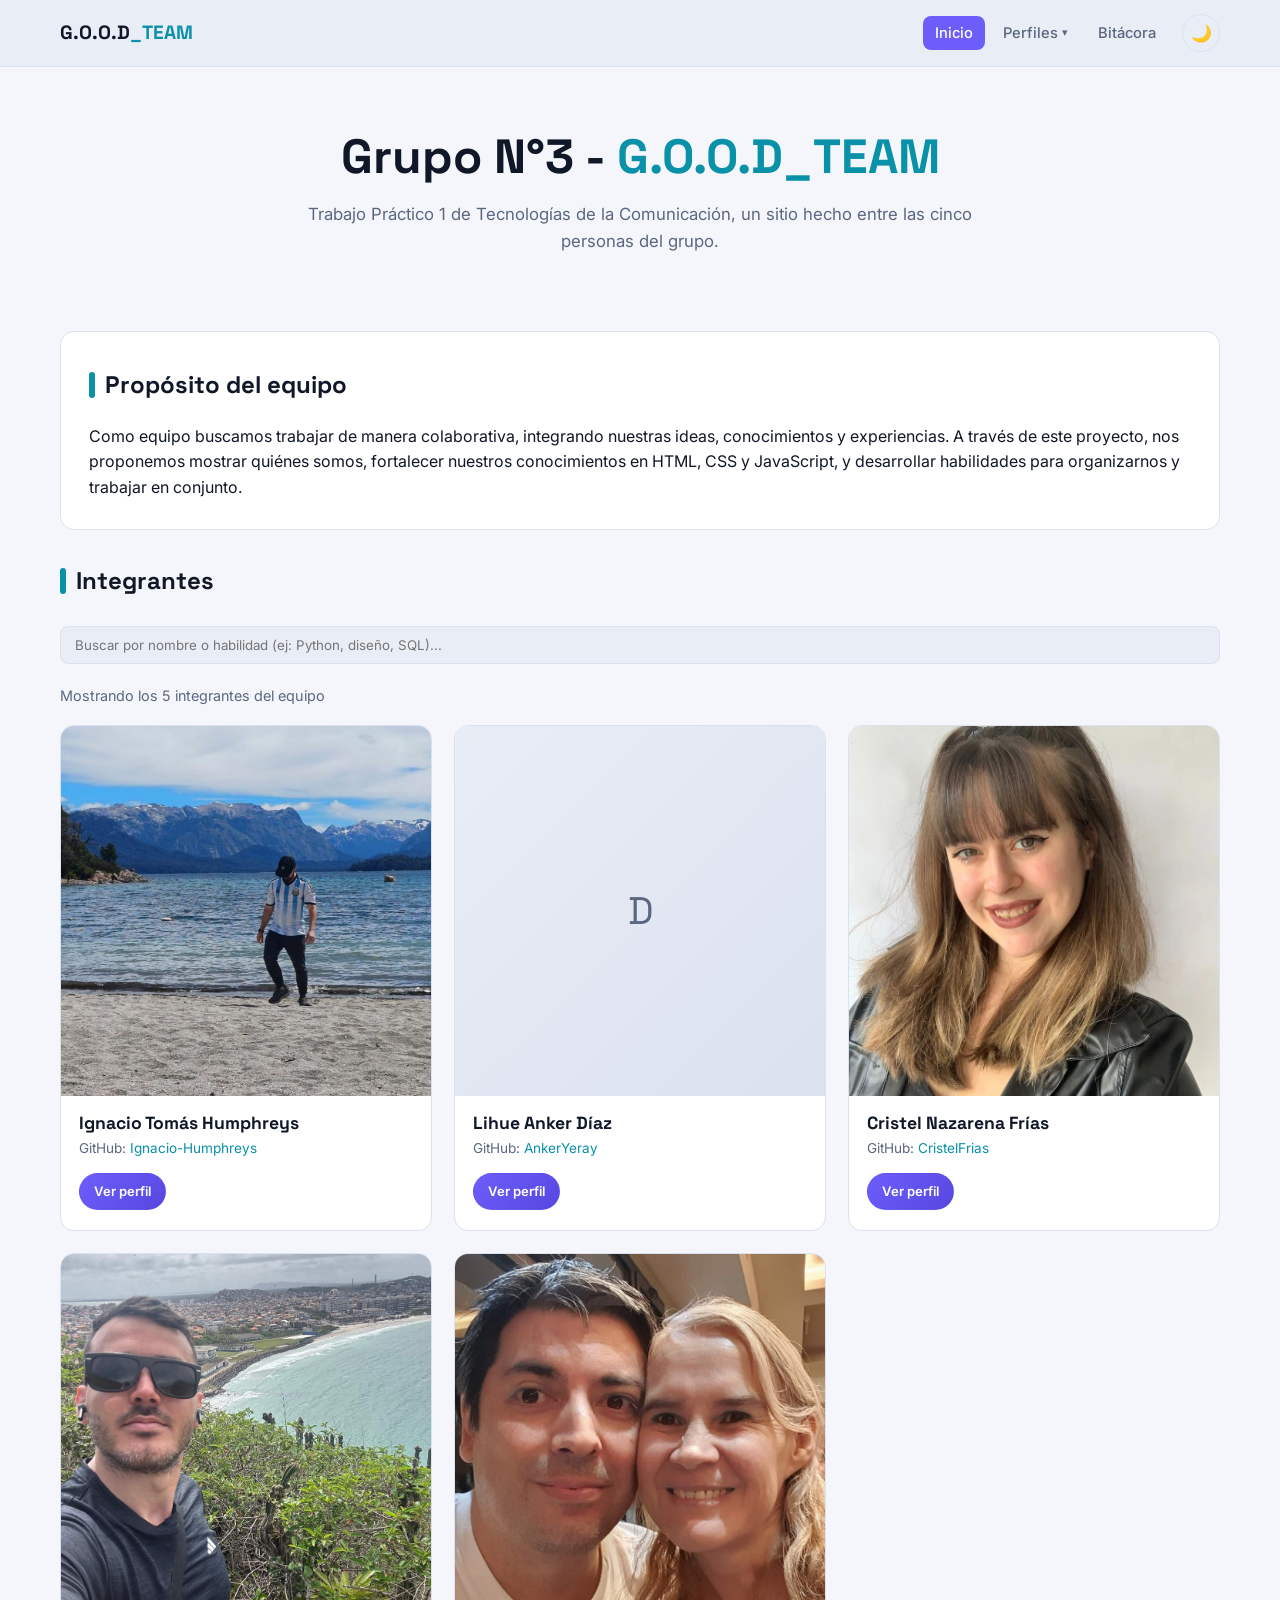
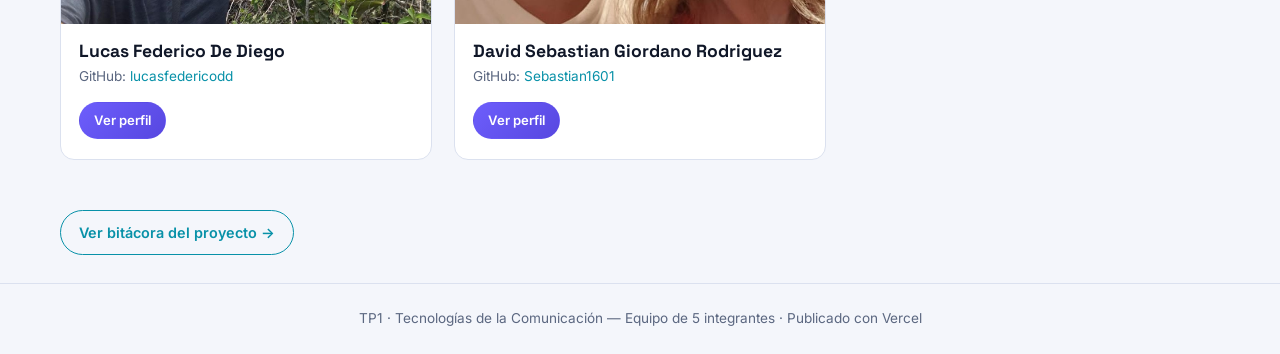
==== commit 33c418b6: "Actualizacion perfil Lucas, agregado de imagenes y Bitacora" ====
--- a/index.html
+++ b/index.html
@@ -49,7 +49,7 @@
 
   <section class="hero">
     <h1>Grupo N°3 -<span> G.O.O.D_TEAM</span></h1>
-    <p class="lead">[COMPLETAR: nombre definitivo del equipo] — Trabajo Práctico 1 de Tecnologías de la Comunicación, un sitio hecho entre las cinco personas del grupo.</p>
+    <p class="lead"> Trabajo Práctico 1 de Tecnologías de la Comunicación, un sitio hecho entre las cinco personas del grupo.</p>
   </section>
 
   <section class="purpose-box">
@@ -78,8 +78,8 @@
 
     <div class="team-grid">
 
-      <article class="member-card" data-search="humphreys ignacio tomás python bigquery power bi automatización">
-        <div class="avatar">IH</div>
+      <article class="member-card" data-search="humphreys ignacio tomás python bigquery power bi automatización gcp">
+        <div class="avatar"><img src="img/Propias/Ignacio.jpeg" alt="Ignacio Tomás Humphreys"></div>
         <div class="info">
           <h3>Ignacio Tomás Humphreys</h3>
           <p class="role">GitHub: <a href="https://github.com/Ignacio-Humphreys" target="_blank" rel="noopener">Ignacio-Humphreys</a></p>
@@ -100,8 +100,8 @@
         </div>
       </article>
 
-      <article class="member-card" data-search="frías frias [completar habilidades]">
-        <div class="avatar">F</div>
+      <article class="member-card" data-search="frías frias cristel html css javascript tecnologías educativas docencia">
+        <div class="avatar"><img src="img/Propias/Foto perfil Frias.jpg" alt="Cristel Nazarena Frías"></div>
         <div class="info">
           <h3>Cristel Nazarena Frías</h3>
           <p class="role">GitHub: <a href="https://github.com/CristelFrias" target="_blank" rel="noopener">CristelFrias</a></p>
@@ -111,8 +111,8 @@
         </div>
       </article>
 
-      <article class="member-card" data-search="de diego [completar habilidades]">
-        <div class="avatar">DD</div>
+      <article class="member-card" data-search="de diego lucas python sql html css looker studio n8n analista datos ia inteligencia artificial">
+        <div class="avatar"><img src="img/Propias/lucas.jpeg" alt="Lucas Federico De Diego"></div>
         <div class="info">
           <h3>Lucas Federico De Diego</h3>
           <p class="role">GitHub: <a href="https://github.com/lucasfedericodd" target="_blank" rel="noopener">lucasfedericodd</a></p>
@@ -122,8 +122,8 @@
         </div>
       </article>
 
-      <article class="member-card" data-search="giordano rodríguez rodriguez [completar habilidades]">
-        <div class="avatar">GR</div>
+      <article class="member-card" data-search="giordano rodríguez rodriguez sebastian nodejs node c# csharp mysql kotlin backend">
+        <div class="avatar"><img src="img/Propias/picaboutme.jpg" alt="David Sebastian Giordano Rodriguez"></div>
         <div class="info">
           <h3>David Sebastian Giordano Rodriguez</h3>
           <p class="role">GitHub: <a href="https://github.com/Sebastian1601" target="_blank" rel="noopener">Sebastian1601</a></p>
--- a/css/style.css
+++ b/css/style.css
@@ -37,13 +37,29 @@
   color-scheme: dark;
 }
 
-body { transition: background-color 0.25s, color 0.25s; }
-.site-header, .card, .info-card, .member-card, .about-section,
-.log-entry, ul.submenu { transition: background-color 0.25s, border-color 0.25s; }
-
-* { box-sizing: border-box; margin: 0; padding: 0; }
-
-html { scroll-behavior: smooth; }
+body {
+  transition: background-color 0.25s, color 0.25s;
+}
+
+.site-header,
+.card,
+.info-card,
+.member-card,
+.about-section,
+.log-entry,
+ul.submenu {
+  transition: background-color 0.25s, border-color 0.25s;
+}
+
+* {
+  box-sizing: border-box;
+  margin: 0;
+  padding: 0;
+}
+
+html {
+  scroll-behavior: smooth;
+}
 
 body {
   background: var(--bg);
@@ -55,12 +71,27 @@
   flex-direction: column;
 }
 
-img { max-width: 100%; display: block; }
-
-a { color: var(--accent); text-decoration: none; }
-a:hover { text-decoration: underline; }
-
-h1, h2, h3, h4 { font-family: var(--font-title); line-height: 1.25; }
+img {
+  max-width: 100%;
+  display: block;
+}
+
+a {
+  color: var(--accent);
+  text-decoration: none;
+}
+
+a:hover {
+  text-decoration: underline;
+}
+
+h1,
+h2,
+h3,
+h4 {
+  font-family: var(--font-title);
+  line-height: 1.25;
+}
 
 .container {
   width: 100%;
@@ -94,7 +125,9 @@
   color: var(--text);
 }
 
-.nav-bar .brand span { color: var(--accent); }
+.nav-bar .brand span {
+  color: var(--accent);
+}
 
 nav.main-nav ul {
   list-style: none;
@@ -181,7 +214,9 @@
   transform: translateY(0);
 }
 
-ul.submenu li { width: 100%; }
+ul.submenu li {
+  width: 100%;
+}
 
 ul.submenu a {
   display: block;
@@ -258,7 +293,10 @@
   transition: transform 0.15s, background 0.2s, border-color 0.2s;
 }
 
-.btn:hover { transform: translateY(-2px); text-decoration: none; }
+.btn:hover {
+  transform: translateY(-2px);
+  text-decoration: none;
+}
 
 .btn-primary {
   background: linear-gradient(135deg, var(--primary), var(--primary-dark));
@@ -266,7 +304,11 @@
   color: #fff;
 }
 
-.btn-outline { background: transparent; border-color: var(--accent); color: var(--accent); }
+.btn-outline {
+  background: transparent;
+  border-color: var(--accent);
+  color: var(--accent);
+}
 
 /* ---------- Hero / portada ---------- */
 .hero {
@@ -279,7 +321,9 @@
   margin-bottom: 14px;
 }
 
-.hero h1 span { color: var(--accent); }
+.hero h1 span {
+  color: var(--accent);
+}
 
 .hero p.lead {
   color: var(--text-muted);
@@ -344,11 +388,28 @@
   color: var(--text-muted);
   font-size: 2.4rem;
   font-family: var(--font-title);
-}
-
-.member-card .info { padding: 16px 18px 20px; flex: 1; display: flex; flex-direction: column; }
-
-.member-card h3 { font-size: 1.1rem; margin-bottom: 4px; }
+  overflow: hidden;
+}
+
+.member-card .avatar img {
+  width: 100%;
+  height: 100%;
+  object-fit: cover;
+  object-position: center;
+  display: block;
+}
+
+.member-card .info {
+  padding: 16px 18px 20px;
+  flex: 1;
+  display: flex;
+  flex-direction: column;
+}
+
+.member-card h3 {
+  font-size: 1.1rem;
+  margin-bottom: 4px;
+}
 
 .member-card .role {
   color: var(--text-muted);
@@ -356,9 +417,16 @@
   margin-bottom: 14px;
 }
 
-.member-card .card-actions { margin-top: auto; display: flex; gap: 10px; }
-
-.member-card .btn { padding: 7px 14px; font-size: 0.82rem; }
+.member-card .card-actions {
+  margin-top: auto;
+  display: flex;
+  gap: 10px;
+}
+
+.member-card .btn {
+  padding: 7px 14px;
+  font-size: 0.82rem;
+}
 
 /* ---------- Página de perfil ---------- */
 .profile-header {
@@ -393,10 +461,22 @@
   display: block;
 }
 
-.profile-meta h1 { font-size: 2rem; margin-bottom: 6px; }
-.profile-meta .location { color: var(--text-muted); font-size: 0.95rem; margin-bottom: 14px; }
-
-.chip-list { display: flex; flex-wrap: wrap; gap: 8px; }
+.profile-meta h1 {
+  font-size: 2rem;
+  margin-bottom: 6px;
+}
+
+.profile-meta .location {
+  color: var(--text-muted);
+  font-size: 0.95rem;
+  margin-bottom: 14px;
+}
+
+.chip-list {
+  display: flex;
+  flex-wrap: wrap;
+  gap: 8px;
+}
 
 .chip {
   background: rgba(109, 94, 252, 0.18);
@@ -421,8 +501,15 @@
   padding: 20px;
 }
 
-.info-card h2 { font-size: 1.05rem; margin-bottom: 14px; color: var(--accent); }
-.info-card ul { list-style: none; }
+.info-card h2 {
+  font-size: 1.05rem;
+  margin-bottom: 14px;
+  color: var(--accent);
+}
+
+.info-card ul {
+  list-style: none;
+}
 
 /* ---------- Enlaces del perfil (GitHub + rol), entre ubicación y habilidades ---------- */
 .profile-links {
@@ -435,7 +522,9 @@
   margin-bottom: 16px;
 }
 
-.profile-links a { font-weight: 600; }
+.profile-links a {
+  font-weight: 600;
+}
 
 .profile-links .role-tag {
   background: rgba(34, 211, 238, 0.12);
@@ -518,10 +607,16 @@
   color: var(--text-muted);
 }
 
-.hobby-list .chip { background: rgba(34, 211, 238, 0.12); color: var(--text); }
+.hobby-list .chip {
+  background: rgba(34, 211, 238, 0.12);
+  color: var(--text);
+}
 
 /* Dato random: interacción dinámica de cada perfil (se revela con un clic) */
-.fun-fact-box { grid-column: 1 / -1; margin-top: 4px; }
+.fun-fact-box {
+  grid-column: 1 / -1;
+  margin-top: 4px;
+}
 
 .fun-fact-text {
   margin-top: 12px;
@@ -532,7 +627,9 @@
   display: none;
 }
 
-.fun-fact-text.visible { display: block; }
+.fun-fact-text.visible {
+  display: block;
+}
 
 /* ---------- Bitácora ---------- */
 .log-entry {
@@ -552,8 +649,15 @@
   display: block;
 }
 
-.log-entry h3 { margin-bottom: 8px; }
-.log-entry ul { margin-left: 20px; margin-top: 8px; color: var(--text-muted); }
+.log-entry h3 {
+  margin-bottom: 8px;
+}
+
+.log-entry ul {
+  margin-left: 20px;
+  margin-top: 8px;
+  color: var(--text-muted);
+}
 
 /* ---------- Buscador de bitácora (JS dinámico) ---------- */
 .log-filter {
@@ -590,9 +694,18 @@
 
 /* < 900px: tablet — 2 columnas */
 @media (max-width: 900px) {
-  .team-grid { grid-template-columns: repeat(2, 1fr); }
-  .about-grid { grid-template-columns: 1fr 1fr; }
-  .fun-fact-box { grid-column: 1 / -1; }
+  .team-grid {
+    grid-template-columns: repeat(2, 1fr);
+  }
+
+  .about-grid {
+    grid-template-columns: 1fr 1fr;
+  }
+
+  .fun-fact-box {
+    grid-column: 1 / -1;
+  }
+
   nav.main-nav ul {
     display: none;
     flex-direction: column;
@@ -604,9 +717,18 @@
     padding: 10px 20px 16px;
     border-bottom: 1px solid var(--border);
   }
-  nav.main-nav ul.open { display: flex; }
-  .hamburger { display: block; }
-  .nav-bar { position: relative; }
+
+  nav.main-nav ul.open {
+    display: flex;
+  }
+
+  .hamburger {
+    display: block;
+  }
+
+  .nav-bar {
+    position: relative;
+  }
 
   /* Dentro del menú colapsado, el submenú se muestra en línea (acordeón), no flotante */
   ul.submenu {
@@ -622,22 +744,61 @@
     min-width: 0;
   }
 
-  li.has-submenu.open ul.submenu { display: flex; flex-direction: column; }
-  li.has-submenu:hover ul.submenu { display: none; } /* anula el hover en touch */
-  li.has-submenu.open:hover ul.submenu { display: flex; }
+  li.has-submenu.open ul.submenu {
+    display: flex;
+    flex-direction: column;
+  }
+
+  li.has-submenu:hover ul.submenu {
+    display: none;
+  }
+
+  /* anula el hover en touch */
+  li.has-submenu.open:hover ul.submenu {
+    display: flex;
+  }
 }
 
 /* < 400px: mobile — 1 columna, todo apilado */
 @media (max-width: 400px) {
-  .team-grid { grid-template-columns: 1fr; }
-  .profile-grid { grid-template-columns: 1fr; }
-  .about-grid { grid-template-columns: 1fr; }
-  .profile-header { flex-direction: column; text-align: center; }
-  .profile-links { justify-content: center; }
-  .profile-avatar { width: 130px; height: 130px; font-size: 2.2rem; }
-  .hero { padding: 36px 0 24px; }
-  .page-actions { justify-content: center; }
-  .nav-bar .brand { font-size: 1rem; }
+  .team-grid {
+    grid-template-columns: 1fr;
+  }
+
+  .profile-grid {
+    grid-template-columns: 1fr;
+  }
+
+  .about-grid {
+    grid-template-columns: 1fr;
+  }
+
+  .profile-header {
+    flex-direction: column;
+    text-align: center;
+  }
+
+  .profile-links {
+    justify-content: center;
+  }
+
+  .profile-avatar {
+    width: 130px;
+    height: 130px;
+    font-size: 2.2rem;
+  }
+
+  .hero {
+    padding: 36px 0 24px;
+  }
+
+  .page-actions {
+    justify-content: center;
+  }
+
+  .nav-bar .brand {
+    font-size: 1rem;
+  }
 }
 
 /* =========================================================
@@ -645,7 +806,8 @@
    ========================================================= */
 
 body.perfil-ignacio {
-  --accent: #16a34a; /* highlights en verde en modo claro */
+  --accent: #16a34a;
+  /* highlights en verde en modo claro */
 }
 
 html[data-theme="dark"] body.perfil-ignacio {
@@ -683,3 +845,122 @@
 body.perfil-ignacio nav.main-nav a.active {
   background: var(--primary);
 }
+
+/* =========================================================
+   PERFIL PERSONALIZADO — Sebastian Giordano
+   ========================================================= */
+
+html[data-theme="dark"] body.perfil-sebastian {
+  --bg: #241d1a;
+  --bg-soft: #2b2020;
+  --card: #292626;
+  --primary: #b7352d;
+  --primary-dark: #991b1b;
+  --accent: #a55959;
+  --text: #b6b6b6;
+  --text-muted: #a3a3a3;
+  --border: #2c2c2c;
+  --shadow-color: rgba(41, 41, 41, 0.65);
+}
+
+.about-section, .info-card {
+  background: linear-gradient(var(--bg), var(--bg-soft), var(--bg));
+  border-radius:0;
+}
+
+.profile-avatar {
+  border-color:rgb(216, 190, 143);
+  box-shadow:0 0 10px 3px #836421;
+}
+
+/* =========================================================
+   PERFIL PERSONALIZADO — Lucas De Diego
+   Paleta: dark navy + dorado Boca (#F5D100) como acento
+   ========================================================= */
+
+html[data-theme="dark"] body.perfil-lucas {
+  --bg: #050d1a;
+  --bg-soft: #0b1628;
+  --card: #0f1e35;
+  --primary: #1a5fc8;
+  --primary-dark: #1349a0;
+  --accent: #F5D100;
+  --text: #e8edf5;
+  --text-muted: #7a90b0;
+  --border: #1c3057;
+  --shadow-color: rgba(0, 0, 0, 0.7);
+  color-scheme: dark;
+}
+
+/* Acento dorado en modo claro también */
+body.perfil-lucas {
+  --accent: #b8900a;
+  --primary: #1a5fc8;
+}
+
+/* Avatar cuadrado con borde y glow dorado */
+body.perfil-lucas .profile-avatar {
+  border-radius: 12px;
+  border-color: #F5D100;
+  box-shadow: 0 0 18px 4px rgba(245, 209, 0, 0.35);
+}
+
+/* Línea de sección con dorado */
+body.perfil-lucas .section-title::before {
+  background: var(--accent);
+}
+
+/* Chips con tono azul marino */
+html[data-theme="dark"] body.perfil-lucas .chip {
+  background: rgba(245, 209, 0, 0.10);
+  color: #F5D100;
+  border-color: rgba(245, 209, 0, 0.25);
+}
+
+/* Hobbies chips */
+html[data-theme="dark"] body.perfil-lucas .hobby-list .chip {
+  background: rgba(26, 95, 200, 0.18);
+  color: #a8c4f0;
+  border-color: rgba(26, 95, 200, 0.3);
+}
+
+/* Títulos de cards en dorado */
+html[data-theme="dark"] body.perfil-lucas .info-card h2,
+html[data-theme="dark"] body.perfil-lucas .about-grid h3 {
+  color: #F5D100;
+}
+
+/* Nombre del álbum en dorado */
+html[data-theme="dark"] body.perfil-lucas .album-name {
+  color: #F5D100;
+}
+
+/* Role tag con borde dorado suave */
+html[data-theme="dark"] body.perfil-lucas .role-tag {
+  background: rgba(245, 209, 0, 0.08);
+  border-color: rgba(245, 209, 0, 0.3);
+  color: #F5D100;
+}
+
+/* Borde izquierdo del dato random en dorado */
+body.perfil-lucas .fun-fact-text {
+  border-left-color: #F5D100;
+}
+
+/* Botón outline con acento dorado en dark */
+html[data-theme="dark"] body.perfil-lucas .btn-outline {
+  border-color: #F5D100;
+  color: #F5D100;
+}
+
+/* Info cards con sutil borde dorado al hover */
+html[data-theme="dark"] body.perfil-lucas .info-card:hover,
+html[data-theme="dark"] body.perfil-lucas .about-section:hover {
+  border-color: rgba(245, 209, 0, 0.3);
+}
+
+/* Transición suave en cards */
+html[data-theme="dark"] body.perfil-lucas .info-card,
+html[data-theme="dark"] body.perfil-lucas .about-section {
+  transition: border-color 0.3s;
+}
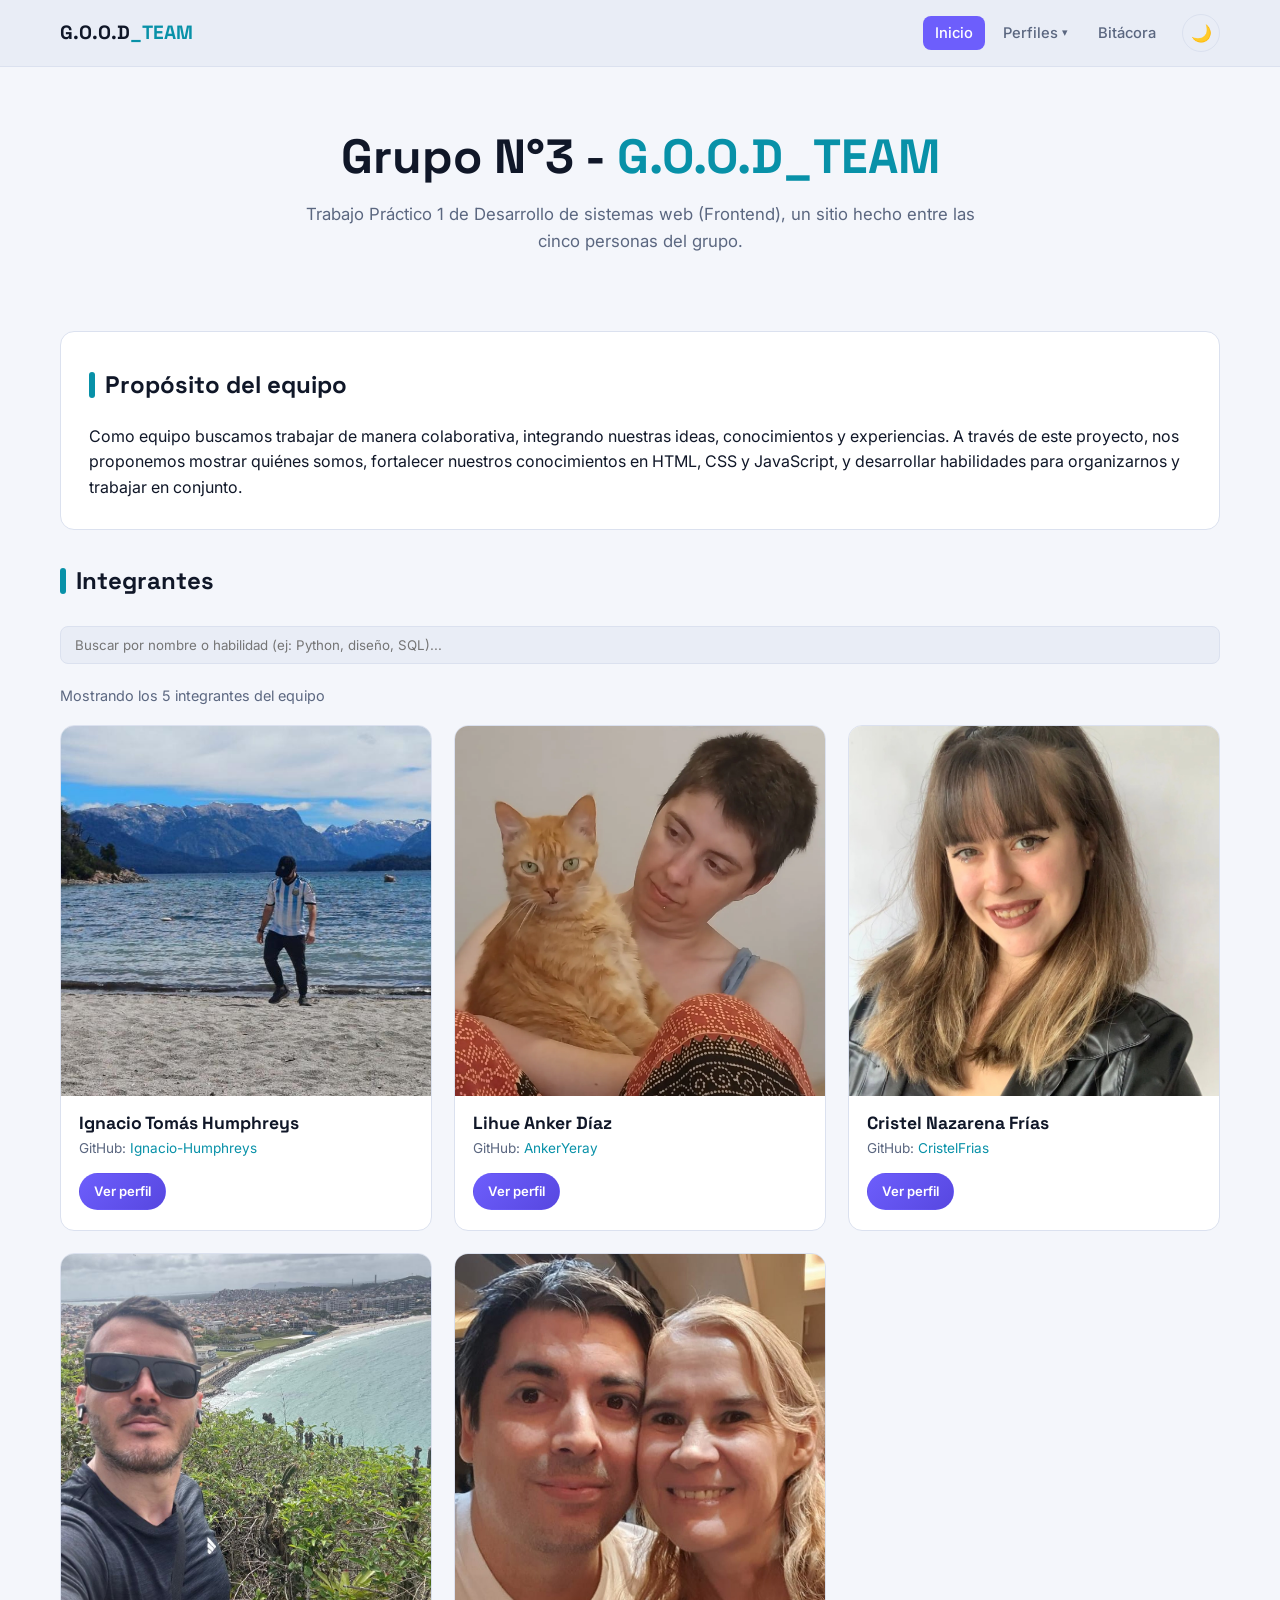
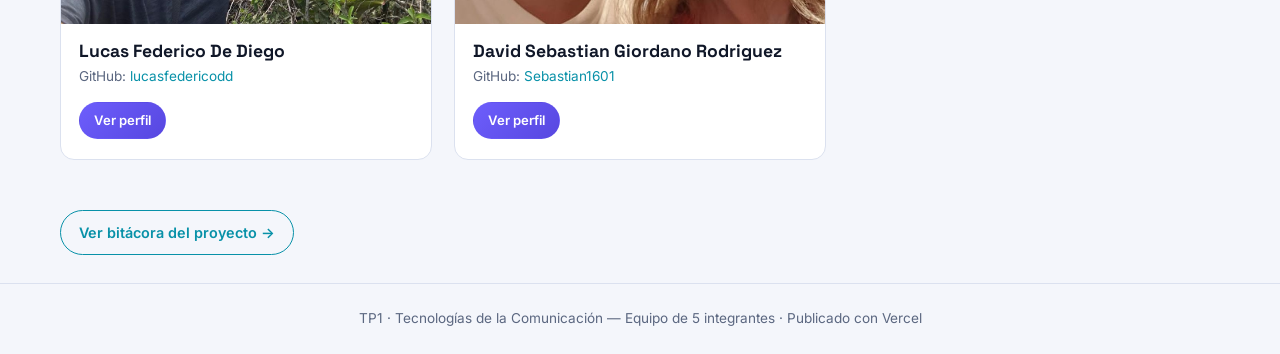
==== commit ecf992a1: "perfil propio y revision general" ====
--- a/index.html
+++ b/index.html
@@ -49,7 +49,7 @@
 
   <section class="hero">
     <h1>Grupo N°3 -<span> G.O.O.D_TEAM</span></h1>
-    <p class="lead"> Trabajo Práctico 1 de Tecnologías de la Comunicación, un sitio hecho entre las cinco personas del grupo.</p>
+    <p class="lead"> Trabajo Práctico 1 de Desarrollo de sistemas web (Frontend), un sitio hecho entre las cinco personas del grupo.</p>
   </section>
 
   <section class="purpose-box">
@@ -89,8 +89,8 @@
         </div>
       </article>
 
-      <article class="member-card" data-search="díaz diaz [completar habilidades]">
-        <div class="avatar">D</div>
+      <article class="member-card" data-search="díaz diaz anker python linux r sql sysadmin analista">
+        <div class="avatar"><img src="./img/Propias/perfil-anker.webp" alt="Foto de perfil Anker. En la imagen se ve de forma parcial a una persona sentada, de pelo corto, con un gato naranja a upa mirando a cámara"></div>
         <div class="info">
           <h3>Lihue Anker Díaz</h3>
           <p class="role">GitHub: <a href="https://github.com/AnkerYeray" target="_blank" rel="noopener">AnkerYeray</a></p>
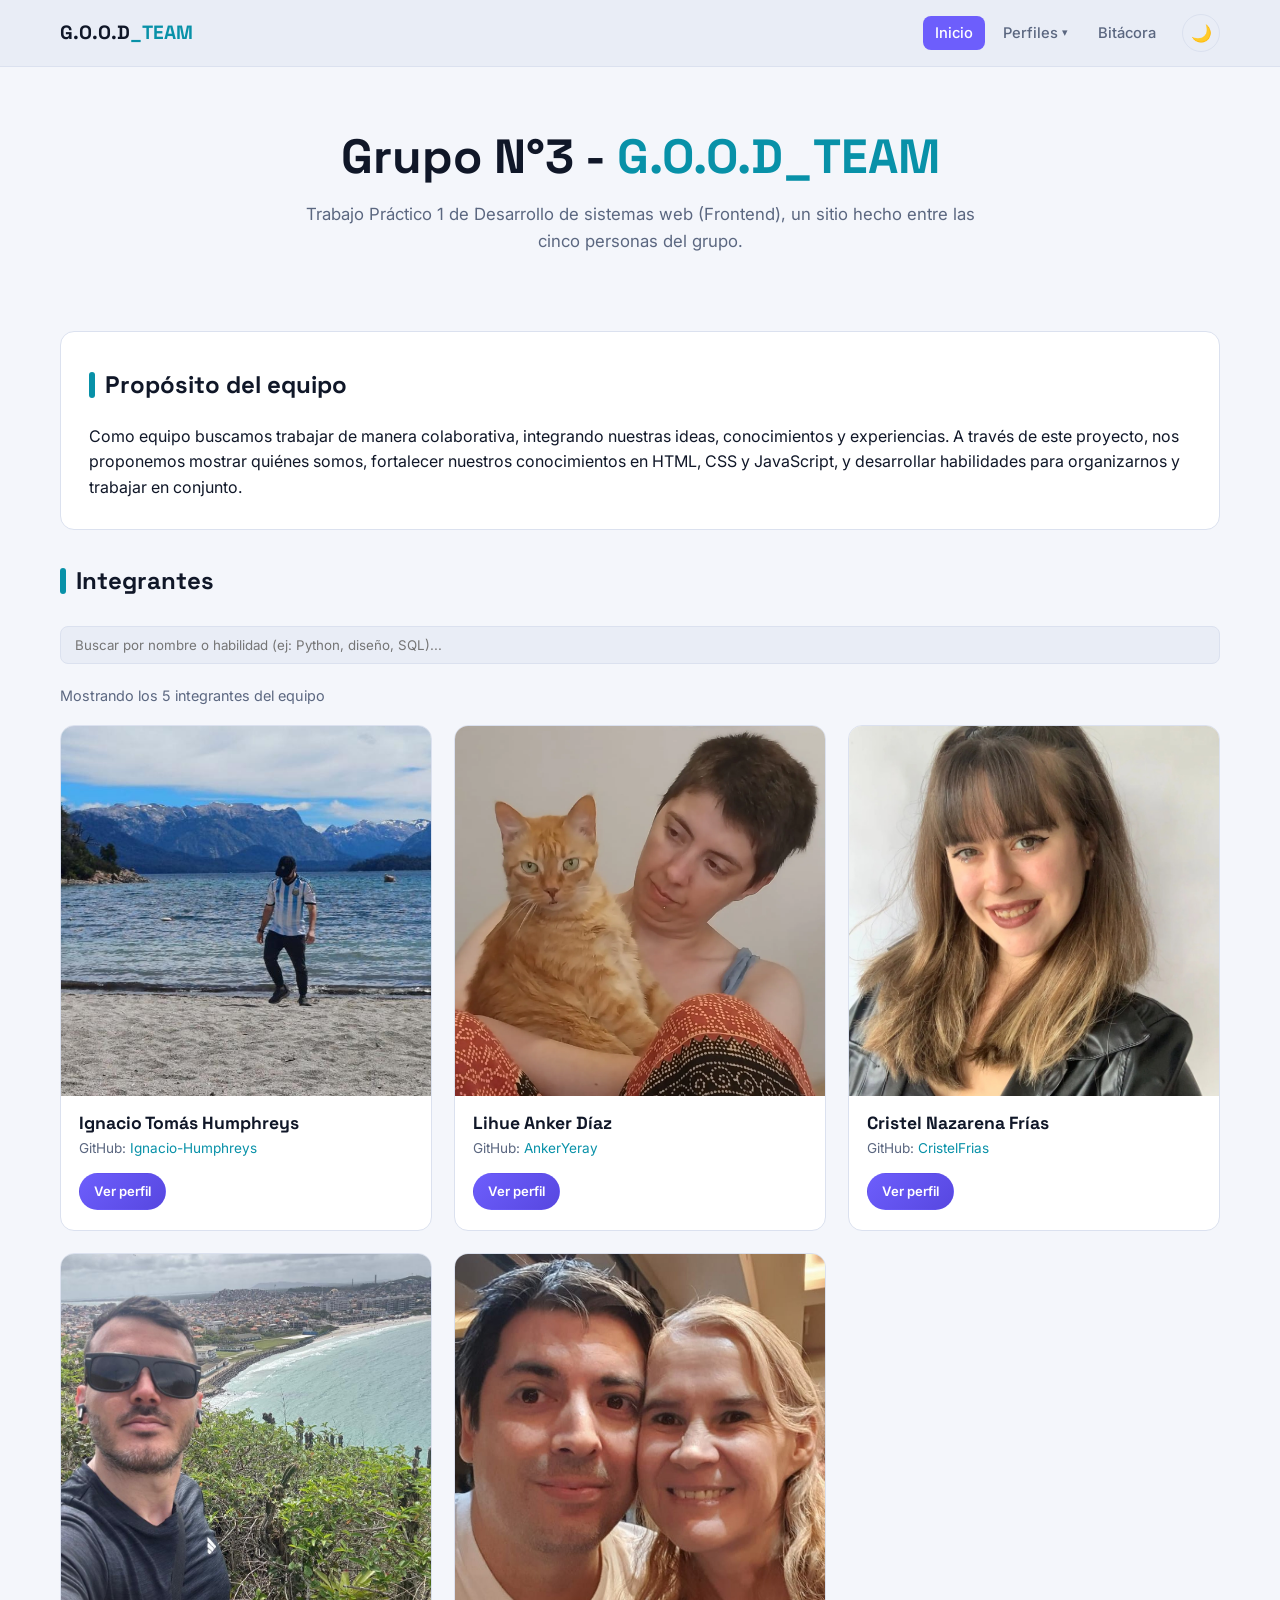
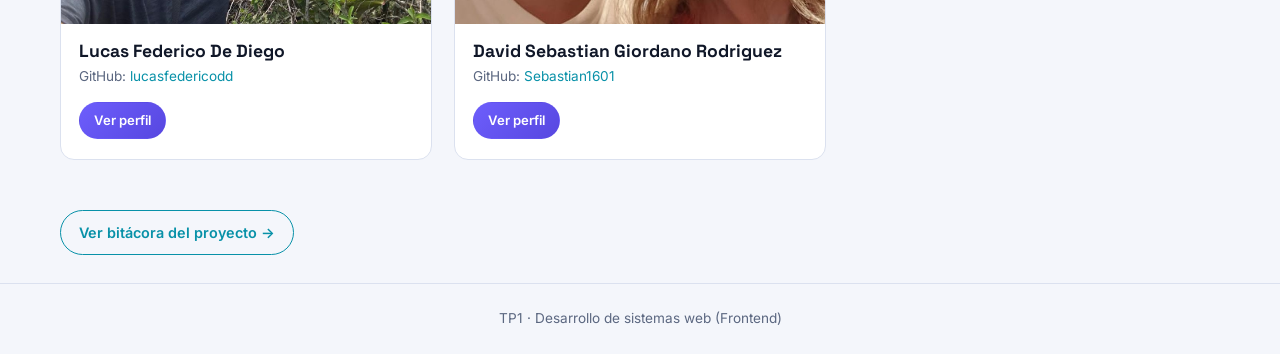
==== commit e7bd4e9c: "Normalización de texto y corrección de errores" ====
--- a/index.html
+++ b/index.html
@@ -20,7 +20,7 @@
 
 <header class="site-header">
   <div class="nav-bar">
-    <span class="brand">G.O.O.D<span>_TEAM</span></span>
+    <span class="brand"><a href="index.html" style="text-decoration: none; color: inherit;">G.O.O.D<span>_TEAM</span></a></span>
     <div class="nav-right">
       <nav class="main-nav">
       <ul>
@@ -144,7 +144,7 @@
 
 <footer class="site-footer">
   <div class="container">
-    TP1 · Tecnologías de la Comunicación — Equipo de 5 integrantes · Publicado con Vercel
+    TP1 · Desarrollo de sistemas web (Frontend)
   </div>
 </footer>
 
